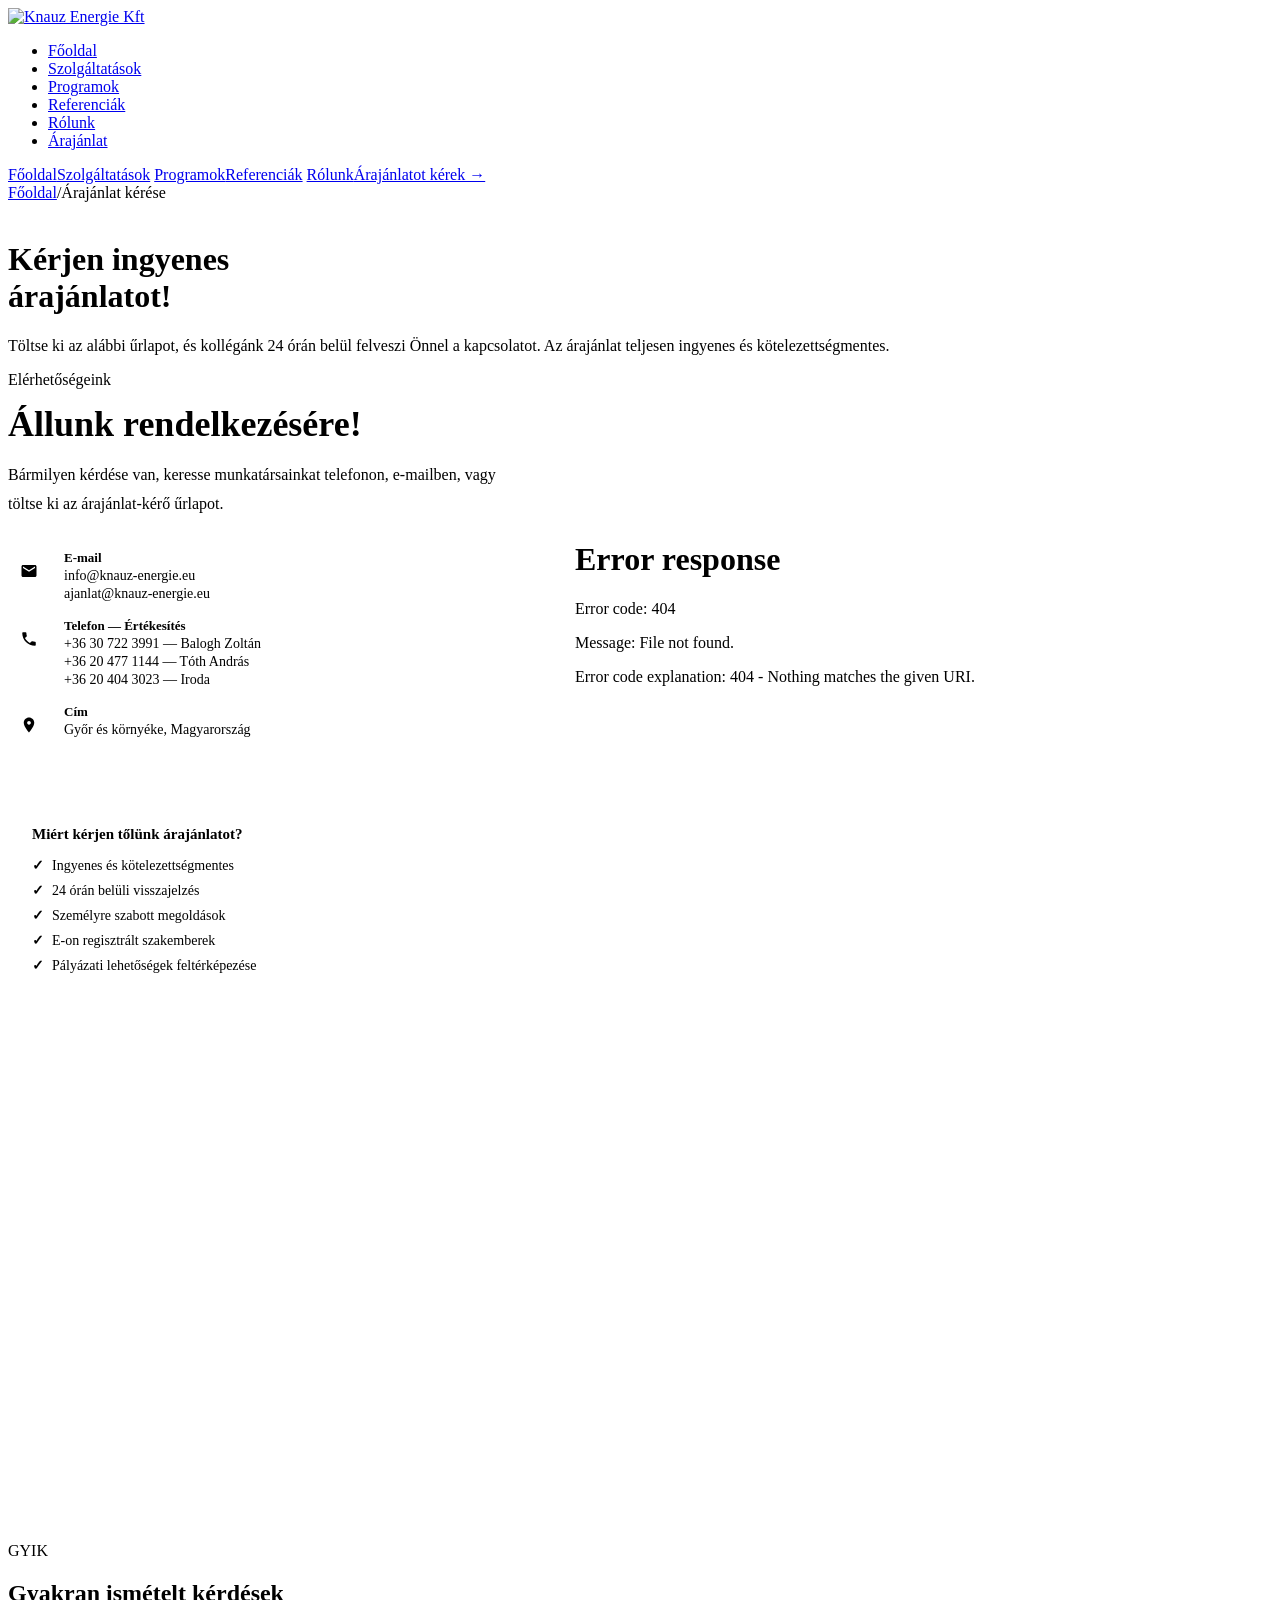
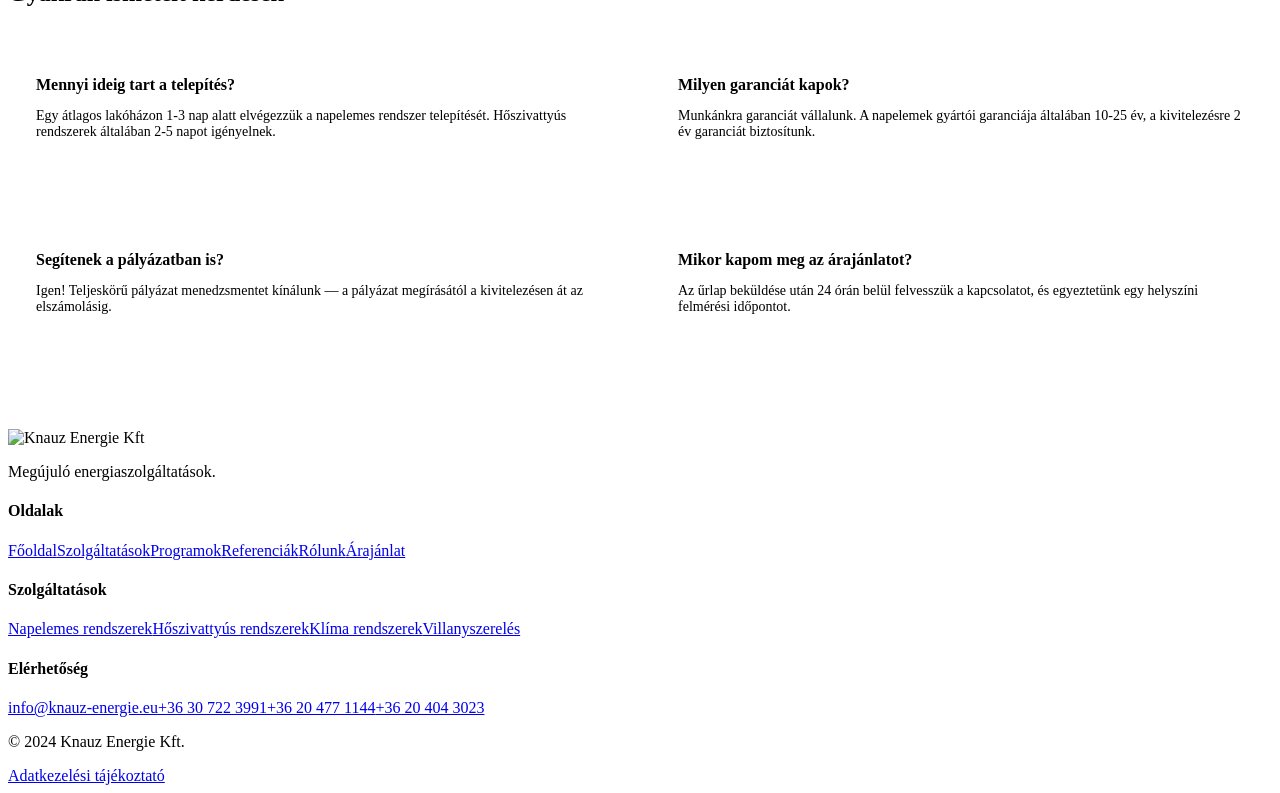
==== arajanlatot-kerek.html @ 7e8bbdf2 "Add files via upload" ====
<!DOCTYPE html>
<html lang="hu">
<head>
  <meta charset="UTF-8"><meta name="viewport" content="width=device-width, initial-scale=1">
  <title>Árajánlat kérése – Knauz Energie Kft</title>
  <link rel="icon" href="assets/images/logo.png">
  <link rel="stylesheet" href="assets/css/style.css">
  <style>
    .contact-layout { display: grid; grid-template-columns: 1fr 1.4fr; gap: 56px; align-items: start; }
    .contact-aside h2 { font-size: clamp(24px,3vw,36px); color: var(--navy); margin-bottom: 14px; }
    .contact-aside p { color: var(--gray-400); line-height: 1.8; margin-bottom: 32px; }
    .contact-info-list { display: flex; flex-direction: column; gap: 16px; margin-bottom: 36px; }
    .ci-item { display: flex; gap: 14px; align-items: flex-start; }
    .ci-icon { width: 42px; height: 42px; border-radius: var(--r-sm); background: var(--sky); display: flex; align-items: center; justify-content: center; flex-shrink: 0; }
    .ci-icon svg { width: 18px; height: 18px; fill: var(--blue); }
    .ci-item strong { display: block; font-size: 13px; color: var(--navy); font-weight: 600; }
    .ci-item a, .ci-item span { font-size: 14px; color: var(--gray-400); text-decoration: none; display: block; margin-top: 2px; transition: color 0.2s; }
    .ci-item a:hover { color: var(--blue); }
    .crm-box { background: var(--white); border-radius: var(--r-xl); box-shadow: var(--shadow-lg); overflow: hidden; border: 1px solid var(--gray-200); }
    .crm-box-header { background: linear-gradient(135deg, var(--navy), var(--blue)); padding: 28px 32px; }
    .crm-box-header h3 { color: white; font-size: 20px; }
    .crm-box-header p { color: rgba(255,255,255,0.6); font-size: 14px; margin-top: 4px; }
    .crm-box iframe { display: block; width: 100%; border: none; min-height: 950px; }
    .why-choose { background: var(--sky); border-radius: var(--r-lg); padding: 24px; margin-top: 28px; }
    .why-choose h4 { color: var(--navy); margin-bottom: 14px; font-size: 15px; }
    .wc-item { display: flex; gap: 8px; font-size: 14px; color: var(--gray-600); margin-bottom: 8px; align-items: center; }
    .wc-item::before { content: '✓'; color: var(--green); font-weight: 700; }
    @media(max-width:900px){ .contact-layout{grid-template-columns:1fr;} }
  </style>
</head>
<body>
<nav class="navbar" id="navbar">
  <a href="index.html" class="nav-logo"><img src="assets/images/logo.png" alt="Knauz Energie Kft"></a>
  <ul class="nav-links">
    <li><a href="index.html">Főoldal</a></li><li><a href="szolgaltatasok.html">Szolgáltatások</a></li>
    <li><a href="programok.html">Programok</a></li><li><a href="referencia.html">Referenciák</a></li>
    <li><a href="rolunk.html">Rólunk</a></li><li><a href="arajanlatot-kerek.html" class="nav-cta active">Árajánlat</a></li>
  </ul>
  <div class="hamburger" id="hamburger"><span></span><span></span><span></span></div>
</nav>
<div class="mobile-menu" id="mobileMenu">
  <a href="index.html">Főoldal</a><a href="szolgaltatasok.html">Szolgáltatások</a>
  <a href="programok.html">Programok</a><a href="referencia.html">Referenciák</a>
  <a href="rolunk.html">Rólunk</a><a href="arajanlatot-kerek.html" class="mob-cta active">Árajánlatot kérek →</a>
</div>

<div class="page-hero" style="background:linear-gradient(135deg,var(--green-deep),var(--green));">
  <div class="container">
    <div class="breadcrumb"><a href="index.html">Főoldal</a><span>/</span>Árajánlat kérése</div>
    <span class="label-tag" style="margin-top:16px;background:rgba(255,255,255,0.12);color:rgba(255,255,255,0.75);">Ingyenes</span>
    <h1>Kérjen ingyenes<br>árajánlatot!</h1>
    <p>Töltse ki az alábbi űrlapot, és kollégánk 24 órán belül felveszi Önnel a kapcsolatot. Az árajánlat teljesen ingyenes és kötelezettségmentes.</p>
  </div>
</div>

<section class="section">
  <div class="container">
    <div class="contact-layout">

      <div class="contact-aside reveal-left">
        <span class="label-tag">Elérhetőségeink</span>
        <h2 style="margin-top:14px;">Állunk rendelkezésére!</h2>
        <p>Bármilyen kérdése van, keresse munkatársainkat telefonon, e-mailben, vagy töltse ki az árajánlat-kérő űrlapot.</p>

        <div class="contact-info-list">
          <div class="ci-item">
            <div class="ci-icon"><svg viewBox="0 0 24 24"><path d="M20 4H4c-1.1 0-2 .9-2 2v12c0 1.1.9 2 2 2h16c1.1 0 2-.9 2-2V6c0-1.1-.9-2-2-2zm0 4l-8 5-8-5V6l8 5 8-5v2z"/></svg></div>
            <div>
              <strong>E-mail</strong>
              <a href="mailto:info@knauz-energie.hu">info@knauz-energie.eu</a>
              <a href="mailto:ajanlat@knauz-energie.hu">ajanlat@knauz-energie.eu</a>
            </div>
          </div>
          <div class="ci-item">
            <div class="ci-icon"><svg viewBox="0 0 24 24"><path d="M6.6 10.8c1.4 2.8 3.8 5.1 6.6 6.6l2.2-2.2c.3-.3.7-.4 1-.2 1.1.4 2.3.6 3.6.6.6 0 1 .4 1 1V20c0 .6-.4 1-1 1-9.4 0-17-7.6-17-17 0-.6.4-1 1-1h3.5c.6 0 1 .4 1 1 0 1.3.2 2.5.6 3.6.1.3 0 .7-.2 1L6.6 10.8z"/></svg></div>
            <div>
              <strong>Telefon — Értékesítés</strong>
              <a href="tel:+36307223991">+36 30 722 3991 — Balogh Zoltán</a>
              <a href="tel:+36204771144">+36 20 477 1144 — Tóth András</a>
              <a href="tel:+36204043023">+36 20 404 3023 — Iroda</a>
            </div>
          </div>
          <div class="ci-item">
            <div class="ci-icon"><svg viewBox="0 0 24 24"><path d="M12 2C8.13 2 5 5.13 5 9c0 5.25 7 13 7 13s7-7.75 7-13c0-3.87-3.13-7-7-7zm0 9.5c-1.38 0-2.5-1.12-2.5-2.5s1.12-2.5 2.5-2.5 2.5 1.12 2.5 2.5-1.12 2.5-2.5 2.5z"/></svg></div>
            <div>
              <strong>Cím</strong>
              <span>Győr és környéke, Magyarország</span>
            </div>
          </div>
        </div>

        <div class="why-choose">
          <h4>Miért kérjen tőlünk árajánlatot?</h4>
          <div class="wc-item">Ingyenes és kötelezettségmentes</div>
          <div class="wc-item">24 órán belüli visszajelzés</div>
          <div class="wc-item">Személyre szabott megoldások</div>
          <div class="wc-item">E-on regisztrált szakemberek</div>
          <div class="wc-item">Pályázati lehetőségek feltérképezése</div>
        </div>
      </div>

      <div class="crm-box reveal-right">
        <div class="crm-box-header">
          <h3>Árajánlat kérése</h3>
          <p>Kérjük, töltse ki az alábbi mezőket. Minden mező kitöltése segít pontosabb ajánlatot adni.</p>
        </div>
        <iframe src="forms/arajanlatform.html" id="miniCRMFrame" scrolling="no" title="Árajánlat kérése"></iframe>
      </div>

    </div>
  </div>
</section>

<!-- GYIK -->
<section class="section" style="background:var(--cream);padding:72px 0;">
  <div class="container">
    <div class="section-header reveal"><span class="label-tag">GYIK</span><h2>Gyakran ismételt kérdések</h2></div>
    <div style="display:grid;grid-template-columns:1fr 1fr;gap:20px;" class="reveal">
      <div style="background:white;border-radius:var(--r-lg);padding:28px;border:1px solid var(--gray-200);">
        <h4 style="color:var(--navy);margin-bottom:10px;">Mennyi ideig tart a telepítés?</h4>
        <p style="font-size:14px;color:var(--gray-400);">Egy átlagos lakóházon 1-3 nap alatt elvégezzük a napelemes rendszer telepítését. Hőszivattyús rendszerek általában 2-5 napot igényelnek.</p>
      </div>
      <div style="background:white;border-radius:var(--r-lg);padding:28px;border:1px solid var(--gray-200);">
        <h4 style="color:var(--navy);margin-bottom:10px;">Milyen garanciát kapok?</h4>
        <p style="font-size:14px;color:var(--gray-400);">Munkánkra garanciát vállalunk. A napelemek gyártói garanciája általában 10-25 év, a kivitelezésre 2 év garanciát biztosítunk.</p>
      </div>
      <div style="background:white;border-radius:var(--r-lg);padding:28px;border:1px solid var(--gray-200);">
        <h4 style="color:var(--navy);margin-bottom:10px;">Segítenek a pályázatban is?</h4>
        <p style="font-size:14px;color:var(--gray-400);">Igen! Teljeskörű pályázat menedzsmentet kínálunk — a pályázat megírásától a kivitelezésen át az elszámolásig.</p>
      </div>
      <div style="background:white;border-radius:var(--r-lg);padding:28px;border:1px solid var(--gray-200);">
        <h4 style="color:var(--navy);margin-bottom:10px;">Mikor kapom meg az árajánlatot?</h4>
        <p style="font-size:14px;color:var(--gray-400);">Az űrlap beküldése után 24 órán belül felvesszük a kapcsolatot, és egyeztetünk egy helyszíni felmérési időpontot.</p>
      </div>
    </div>
  </div>
</section>

<footer class="footer"><div class="container">
  <div class="footer-grid">
    <div class="footer-brand"><img src="assets/images/logo.png" alt="Knauz Energie Kft"><p>Megújuló energiaszolgáltatások.</p></div>
    <div class="footer-col"><h4>Oldalak</h4><a href="index.html">Főoldal</a><a href="szolgaltatasok.html">Szolgáltatások</a><a href="programok.html">Programok</a><a href="referencia.html">Referenciák</a><a href="rolunk.html">Rólunk</a><a href="arajanlatot-kerek.html">Árajánlat</a></div>
    <div class="footer-col"><h4>Szolgáltatások</h4><a href="szolgaltatasok.html#napelem">Napelemes rendszerek</a><a href="szolgaltatasok.html#hoszivattyu">Hőszivattyús rendszerek</a><a href="szolgaltatasok.html#klima">Klíma rendszerek</a><a href="szolgaltatasok.html#villany">Villanyszerelés</a></div>
    <div class="footer-col"><h4>Elérhetőség</h4><a href="mailto:info@knauz-energie.hu">info@knauz-energie.eu</a><a href="tel:+36307223991">+36 30 722 3991</a><a href="tel:+36204771144">+36 20 477 1144</a><a href="tel:+36204043023">+36 20 404 3023</a></div>
  </div>
  <div class="footer-bottom"><p>© 2024 Knauz Energie Kft.</p><a href="https://www.knauz-energie.hu/adatkezelesi-tajekoztato/">Adatkezelési tájékoztató</a></div>
</div></footer>
<script src="assets/js/main.js"></script>
</body></html>
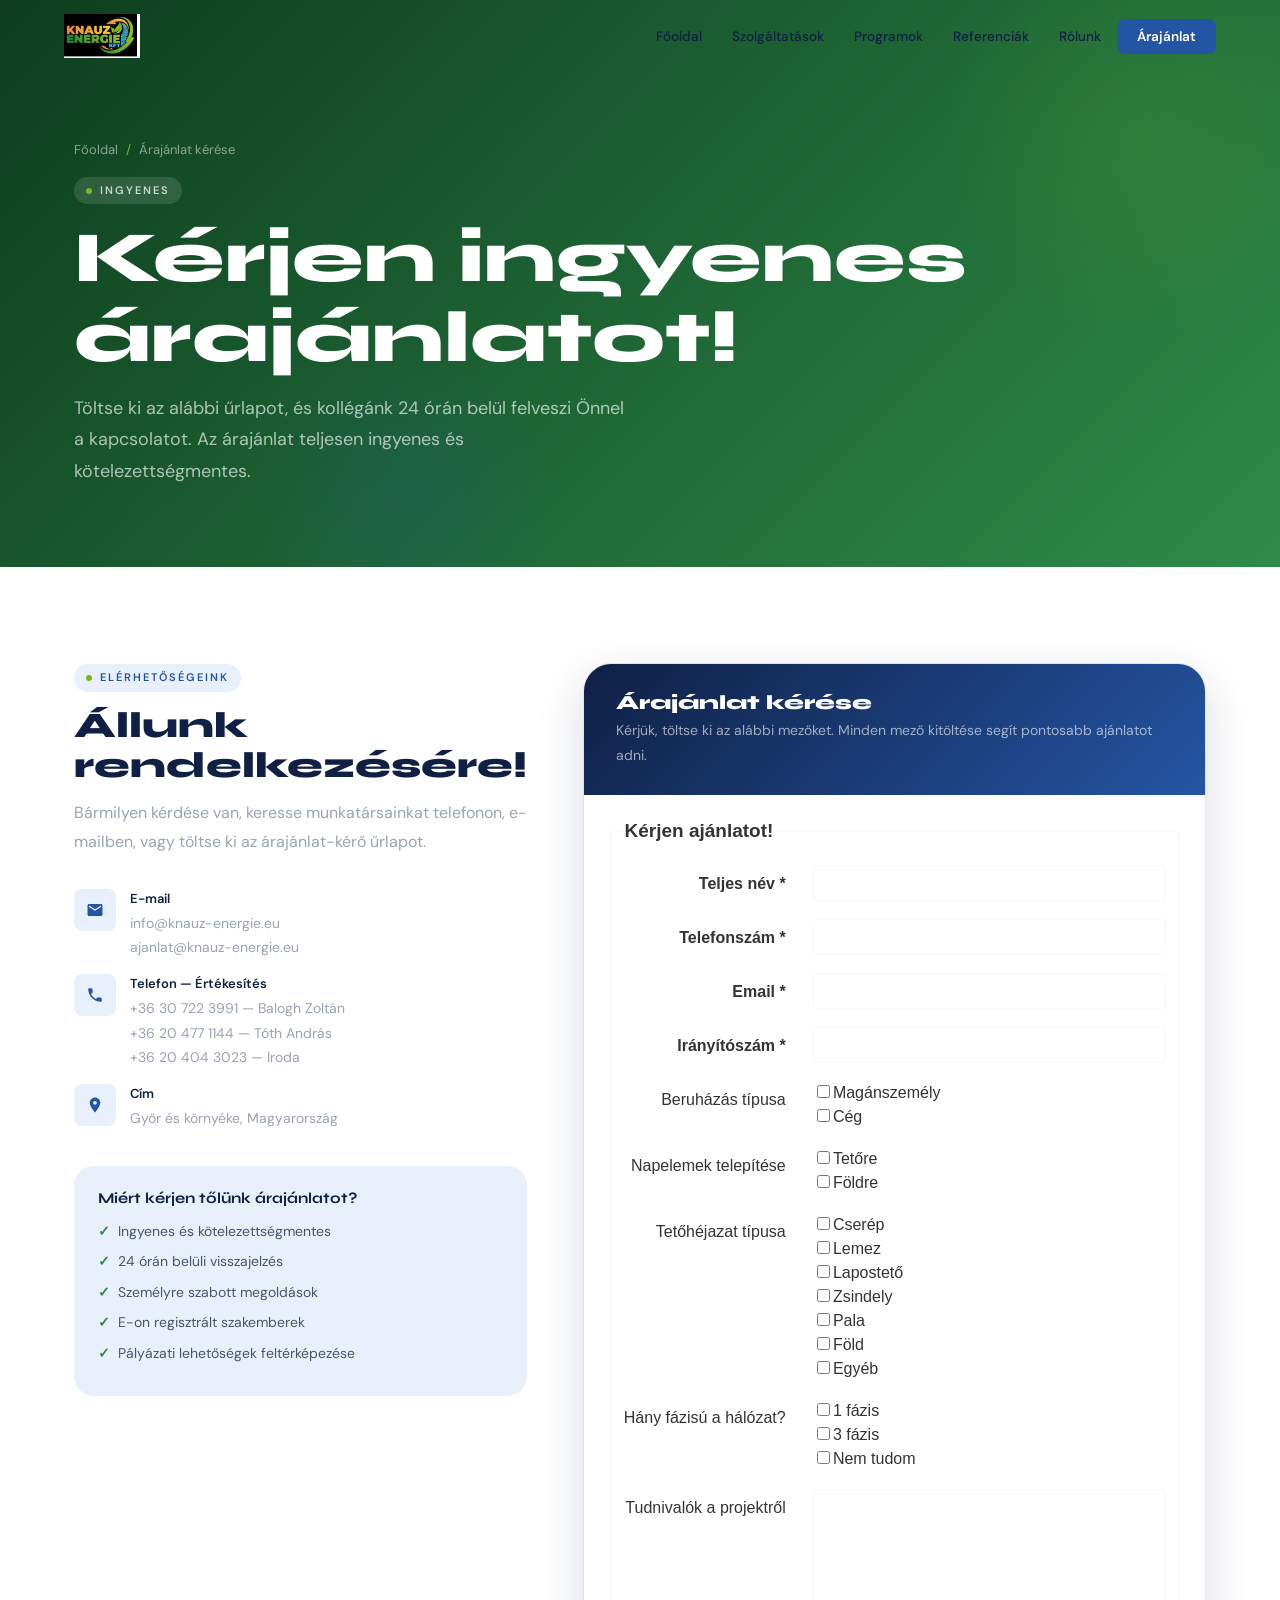
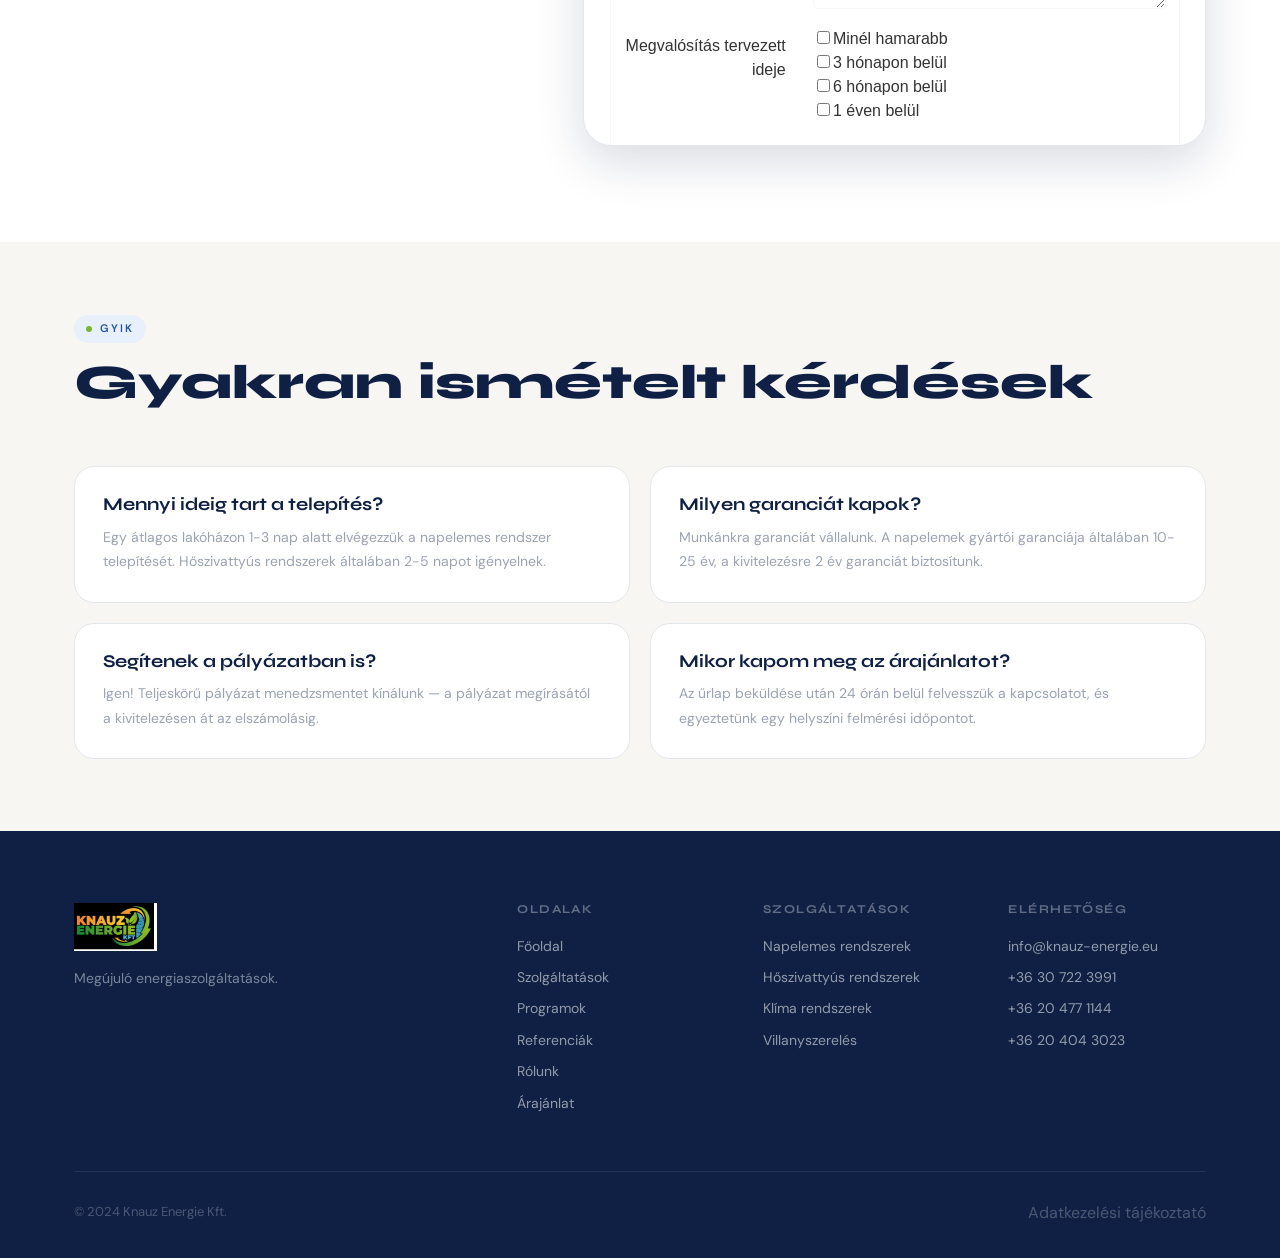
==== commit 2ebffddd: "Add files via upload" ====
--- a/arajanlatot-kerek.html
+++ b/arajanlatot-kerek.html
@@ -3,8 +3,8 @@
 <head>
   <meta charset="UTF-8"><meta name="viewport" content="width=device-width, initial-scale=1">
   <title>Árajánlat kérése – Knauz Energie Kft</title>
-  <link rel="icon" href="assets/images/logo.png">
-  <link rel="stylesheet" href="assets/css/style.css">
+  <link rel="icon" href="logo.png">
+  <link rel="stylesheet" href="style.css">
   <style>
     .contact-layout { display: grid; grid-template-columns: 1fr 1.4fr; gap: 56px; align-items: start; }
     .contact-aside h2 { font-size: clamp(24px,3vw,36px); color: var(--navy); margin-bottom: 14px; }
@@ -30,7 +30,7 @@
 </head>
 <body>
 <nav class="navbar" id="navbar">
-  <a href="index.html" class="nav-logo"><img src="assets/images/logo.png" alt="Knauz Energie Kft"></a>
+  <a href="index.html" class="nav-logo"><img src="logo.png" alt="Knauz Energie Kft"></a>
   <ul class="nav-links">
     <li><a href="index.html">Főoldal</a></li><li><a href="szolgaltatasok.html">Szolgáltatások</a></li>
     <li><a href="programok.html">Programok</a></li><li><a href="referencia.html">Referenciák</a></li>
@@ -104,7 +104,7 @@
           <h3>Árajánlat kérése</h3>
           <p>Kérjük, töltse ki az alábbi mezőket. Minden mező kitöltése segít pontosabb ajánlatot adni.</p>
         </div>
-        <iframe src="forms/arajanlatform.html" id="miniCRMFrame" scrolling="no" title="Árajánlat kérése"></iframe>
+        <iframe src="arajanlatform.html" id="miniCRMFrame" scrolling="no" title="Árajánlat kérése"></iframe>
       </div>
 
     </div>
@@ -138,12 +138,12 @@
 
 <footer class="footer"><div class="container">
   <div class="footer-grid">
-    <div class="footer-brand"><img src="assets/images/logo.png" alt="Knauz Energie Kft"><p>Megújuló energiaszolgáltatások.</p></div>
+    <div class="footer-brand"><img src="logo.png" alt="Knauz Energie Kft"><p>Megújuló energiaszolgáltatások.</p></div>
     <div class="footer-col"><h4>Oldalak</h4><a href="index.html">Főoldal</a><a href="szolgaltatasok.html">Szolgáltatások</a><a href="programok.html">Programok</a><a href="referencia.html">Referenciák</a><a href="rolunk.html">Rólunk</a><a href="arajanlatot-kerek.html">Árajánlat</a></div>
     <div class="footer-col"><h4>Szolgáltatások</h4><a href="szolgaltatasok.html#napelem">Napelemes rendszerek</a><a href="szolgaltatasok.html#hoszivattyu">Hőszivattyús rendszerek</a><a href="szolgaltatasok.html#klima">Klíma rendszerek</a><a href="szolgaltatasok.html#villany">Villanyszerelés</a></div>
     <div class="footer-col"><h4>Elérhetőség</h4><a href="mailto:info@knauz-energie.hu">info@knauz-energie.eu</a><a href="tel:+36307223991">+36 30 722 3991</a><a href="tel:+36204771144">+36 20 477 1144</a><a href="tel:+36204043023">+36 20 404 3023</a></div>
   </div>
   <div class="footer-bottom"><p>© 2024 Knauz Energie Kft.</p><a href="https://www.knauz-energie.hu/adatkezelesi-tajekoztato/">Adatkezelési tájékoztató</a></div>
 </div></footer>
-<script src="assets/js/main.js"></script>
+<script src="main.js"></script>
 </body></html>
--- a/style.css
+++ b/style.css
@@ -0,0 +1,280 @@
+/* ═══════════════════════════════════════════
+   KNAUZ ENERGIE KFT — Global Stylesheet
+   Paletta: Fehér + Mélykék + Zöld
+   ═══════════════════════════════════════════ */
+
+@import url('https://fonts.googleapis.com/css2?family=Syne:wght@400;600;700;800&family=DM+Sans:ital,opsz,wght@0,9..40,300;0,9..40,400;0,9..40,500;0,9..40,600;1,9..40,300&display=swap');
+
+:root {
+  /* Kék skála */
+  --navy:        #0f2044;
+  --navy-mid:    #1a3560;
+  --blue:        #2455a4;
+  --blue-light:  #3b72c8;
+  --sky:         #e8f0fc;
+
+  /* Zöld skála */
+  --green-deep:  #0d3d1e;
+  --green:       #2e8b49;
+  --green-lime:  #7bb52d;
+  --green-pale:  #edf7e8;
+
+  /* Semleges */
+  --white:       #ffffff;
+  --cream:       #f7f6f2;
+  --gray-100:    #f1f3f7;
+  --gray-200:    #e2e6ed;
+  --gray-400:    #9aa3b2;
+  --gray-600:    #4a5568;
+  --dark:        #0a0e1a;
+
+  /* Akcentek */
+  --gold:        #f0b429;
+  --coral:       #e05c3a;
+
+  /* Tipográfia */
+  --font-head:   'Syne', sans-serif;
+  --font-body:   'DM Sans', sans-serif;
+
+  /* Árnyékok */
+  --shadow-sm:   0 2px 8px rgba(15,32,68,0.08);
+  --shadow-md:   0 6px 24px rgba(15,32,68,0.12);
+  --shadow-lg:   0 16px 48px rgba(15,32,68,0.16);
+
+  /* Radius */
+  --r-sm:  8px;
+  --r-md:  14px;
+  --r-lg:  20px;
+  --r-xl:  28px;
+}
+
+/* ─── RESET ─── */
+*, *::before, *::after { box-sizing: border-box; margin: 0; padding: 0; }
+html { scroll-behavior: smooth; font-size: 16px; }
+body { font-family: var(--font-body); background: var(--white); color: var(--gray-600); overflow-x: hidden; line-height: 1.6; }
+img { max-width: 100%; display: block; }
+a { color: inherit; text-decoration: none; }
+ul { list-style: none; }
+
+/* ─── TYPOGRAPHY ─── */
+h1,h2,h3,h4,h5 { font-family: var(--font-head); color: var(--navy); line-height: 1.1; font-weight: 800; }
+h1 { font-size: clamp(36px, 6vw, 72px); }
+h2 { font-size: clamp(28px, 4vw, 48px); }
+h3 { font-size: clamp(20px, 2.5vw, 26px); }
+h4 { font-size: 18px; font-weight: 700; }
+p  { line-height: 1.75; }
+
+.label-tag {
+  display: inline-flex; align-items: center; gap: 8px;
+  font-size: 11px; font-weight: 600; letter-spacing: 0.18em;
+  text-transform: uppercase; color: var(--blue);
+  background: var(--sky); padding: 5px 12px; border-radius: 30px;
+}
+.label-tag::before {
+  content: ''; width: 6px; height: 6px;
+  background: var(--green-lime); border-radius: 50%; flex-shrink: 0;
+}
+
+/* ─── LAYOUT ─── */
+.container { max-width: 1260px; margin: 0 auto; padding: 0 5vw; }
+.section { padding: 96px 0; }
+.section-sm { padding: 64px 0; }
+.section-header { margin-bottom: 56px; }
+.section-header h2 { margin-top: 14px; }
+.section-header p { font-size: 17px; color: var(--gray-400); max-width: 560px; margin-top: 14px; }
+
+/* ─── NAVBAR ─── */
+.navbar {
+  position: fixed; top: 0; left: 0; right: 0; z-index: 1000;
+  height: 72px; padding: 0 5vw;
+  display: flex; align-items: center; justify-content: space-between;
+  transition: background 0.35s, box-shadow 0.35s;
+}
+.navbar.scrolled {
+  background: rgba(255,255,255,0.97);
+  box-shadow: 0 1px 0 var(--gray-200);
+  backdrop-filter: blur(10px);
+}
+.navbar.dark-nav { background: transparent; }
+.navbar.dark-nav.scrolled { background: rgba(10,14,26,0.96); }
+
+.nav-logo { display: flex; align-items: center; gap: 10px; }
+.nav-logo img { height: 44px; width: auto; }
+
+.nav-links { display: flex; align-items: center; gap: 2px; }
+.nav-links a {
+  font-size: 13.5px; font-weight: 500;
+  padding: 7px 14px; border-radius: var(--r-sm);
+  transition: background 0.2s, color 0.2s;
+  color: var(--navy);
+  white-space: nowrap;
+}
+.nav-links a:hover { background: var(--sky); color: var(--blue); }
+.nav-links a.active { background: var(--sky); color: var(--blue); font-weight: 600; }
+
+/* Dark nav styles */
+.dark-nav .nav-links a { color: rgba(255,255,255,0.8); }
+.dark-nav .nav-links a:hover { background: rgba(255,255,255,0.1); color: white; }
+.dark-nav .nav-links a.active { background: rgba(255,255,255,0.12); color: white; }
+.dark-nav.scrolled .nav-links a { color: var(--navy); }
+.dark-nav.scrolled .nav-links a:hover { background: var(--sky); color: var(--blue); }
+.dark-nav.scrolled .nav-links a.active { background: var(--sky); color: var(--blue); }
+
+.nav-cta {
+  background: var(--blue) !important; color: white !important;
+  font-weight: 600 !important; border-radius: var(--r-sm) !important;
+  padding: 9px 20px !important;
+  transition: background 0.2s, transform 0.2s !important;
+}
+.nav-cta:hover { background: var(--blue-light) !important; transform: translateY(-1px); }
+.dark-nav .nav-cta { background: var(--green-lime) !important; color: var(--dark) !important; }
+.dark-nav.scrolled .nav-cta { background: var(--blue) !important; color: white !important; }
+
+.hamburger { display: none; flex-direction: column; gap: 5px; cursor: pointer; padding: 8px; }
+.hamburger span { display: block; width: 22px; height: 2px; background: var(--navy); border-radius: 2px; transition: all 0.3s; }
+.dark-nav .hamburger span { background: white; }
+.dark-nav.scrolled .hamburger span { background: var(--navy); }
+
+.mobile-menu {
+  display: none; position: fixed; inset: 0; z-index: 999;
+  background: var(--white); padding: 90px 5vw 40px;
+  flex-direction: column; overflow-y: auto;
+}
+.mobile-menu.open { display: flex; }
+.mobile-menu a {
+  font-family: var(--font-head); font-size: 24px; font-weight: 700;
+  color: var(--navy); padding: 14px 0;
+  border-bottom: 1px solid var(--gray-200); transition: color 0.2s;
+}
+.mobile-menu a:hover { color: var(--blue); }
+.mobile-menu a.active { color: var(--blue); }
+.mobile-menu .mob-cta {
+  margin-top: 20px; background: var(--blue); color: white !important;
+  text-align: center; border-radius: var(--r-md); padding: 16px !important;
+  border-bottom: none !important;
+}
+
+/* ─── BUTTONS ─── */
+.btn {
+  display: inline-flex; align-items: center; gap: 8px;
+  font-family: var(--font-head); font-weight: 700; font-size: 14px;
+  padding: 13px 26px; border-radius: var(--r-sm);
+  transition: transform 0.2s, box-shadow 0.2s, background 0.2s;
+  cursor: pointer; border: none; text-transform: uppercase; letter-spacing: 0.04em;
+}
+.btn:hover { transform: translateY(-2px); }
+.btn-blue { background: var(--blue); color: white; }
+.btn-blue:hover { background: var(--blue-light); box-shadow: 0 8px 24px rgba(36,85,164,0.3); }
+.btn-green { background: var(--green-lime); color: var(--dark); }
+.btn-green:hover { background: #8fd435; box-shadow: 0 8px 24px rgba(123,181,45,0.3); }
+.btn-navy { background: var(--navy); color: white; }
+.btn-navy:hover { background: var(--navy-mid); box-shadow: 0 8px 24px rgba(15,32,68,0.3); }
+.btn-outline-blue { background: transparent; color: var(--blue); border: 2px solid var(--blue); }
+.btn-outline-blue:hover { background: var(--blue); color: white; }
+.btn-outline-white { background: transparent; color: white; border: 2px solid rgba(255,255,255,0.4); }
+.btn-outline-white:hover { background: rgba(255,255,255,0.1); border-color: white; }
+.btn-lg { padding: 16px 34px; font-size: 15px; }
+.btn-sm { padding: 9px 18px; font-size: 12px; }
+
+/* ─── CARDS ─── */
+.card {
+  background: var(--white); border-radius: var(--r-lg);
+  box-shadow: var(--shadow-sm); overflow: hidden;
+  transition: transform 0.3s, box-shadow 0.3s;
+  border: 1px solid var(--gray-200);
+}
+.card:hover { transform: translateY(-6px); box-shadow: var(--shadow-lg); }
+
+/* ─── PAGE HERO (inner pages) ─── */
+.page-hero {
+  background: linear-gradient(135deg, var(--navy) 0%, var(--navy-mid) 50%, var(--blue) 100%);
+  padding: 140px 0 80px;
+  position: relative; overflow: hidden;
+}
+.page-hero::before {
+  content: '';
+  position: absolute; top: -60px; right: -60px;
+  width: 400px; height: 400px;
+  background: radial-gradient(circle, rgba(123,181,45,0.15), transparent 70%);
+  border-radius: 50%;
+}
+.page-hero::after {
+  content: '';
+  position: absolute; bottom: -80px; left: 20%;
+  width: 300px; height: 300px;
+  background: radial-gradient(circle, rgba(36,85,164,0.2), transparent 70%);
+  border-radius: 50%;
+}
+.page-hero .container { position: relative; z-index: 1; }
+.page-hero h1 { color: white; margin-top: 14px; }
+.page-hero p { color: rgba(255,255,255,0.65); font-size: 18px; max-width: 560px; margin-top: 16px; }
+.breadcrumb { display: flex; gap: 8px; align-items: center; font-size: 13px; color: rgba(255,255,255,0.5); }
+.breadcrumb a { color: rgba(255,255,255,0.5); transition: color 0.2s; }
+.breadcrumb a:hover { color: white; }
+.breadcrumb span { color: var(--green-lime); }
+
+/* ─── BADGE ─── */
+.badge {
+  display: inline-block; font-size: 11px; font-weight: 700;
+  letter-spacing: 0.08em; text-transform: uppercase;
+  padding: 4px 10px; border-radius: 4px;
+}
+.badge-blue { background: var(--sky); color: var(--blue); }
+.badge-green { background: var(--green-pale); color: var(--green-deep); }
+.badge-gold { background: rgba(240,180,41,0.12); color: #a07000; }
+.badge-navy { background: var(--navy); color: white; }
+
+/* ─── DIVIDER ─── */
+.divider { height: 1px; background: var(--gray-200); margin: 0; }
+
+/* ─── FOOTER ─── */
+.footer { background: var(--navy); color: rgba(255,255,255,0.6); padding: 72px 0 32px; }
+.footer-grid {
+  display: grid; grid-template-columns: 2fr 1fr 1fr 1fr;
+  gap: 48px; padding-bottom: 48px;
+  border-bottom: 1px solid rgba(255,255,255,0.08);
+  margin-bottom: 28px;
+}
+.footer-brand img { height: 48px; width: auto; margin-bottom: 16px; }
+.footer-brand p { font-size: 14px; line-height: 1.7; max-width: 260px; color: rgba(255,255,255,0.45); }
+.footer-col h4 {
+  font-family: var(--font-head); font-size: 12px; font-weight: 700;
+  color: rgba(255,255,255,0.35); text-transform: uppercase;
+  letter-spacing: 0.12em; margin-bottom: 18px;
+}
+.footer-col a {
+  display: block; font-size: 14px; color: rgba(255,255,255,0.55);
+  margin-bottom: 9px; transition: color 0.2s;
+}
+.footer-col a:hover { color: var(--green-lime); }
+.footer-bottom {
+  display: flex; justify-content: space-between; align-items: center;
+  flex-wrap: wrap; gap: 10px;
+}
+.footer-bottom p { font-size: 13px; color: rgba(255,255,255,0.25); }
+.footer-bottom a { color: rgba(255,255,255,0.25); transition: color 0.2s; }
+.footer-bottom a:hover { color: var(--green-lime); }
+
+/* ─── SCROLL REVEAL ─── */
+.reveal { opacity: 0; transform: translateY(28px); transition: opacity 0.75s cubic-bezier(0.25,0.46,0.45,0.94), transform 0.75s cubic-bezier(0.25,0.46,0.45,0.94); }
+.reveal.visible { opacity: 1; transform: translateY(0); }
+.reveal-delay-1 { transition-delay: 0.1s; }
+.reveal-delay-2 { transition-delay: 0.2s; }
+.reveal-delay-3 { transition-delay: 0.3s; }
+.reveal-delay-4 { transition-delay: 0.4s; }
+.reveal-left { opacity: 0; transform: translateX(-28px); transition: opacity 0.75s ease, transform 0.75s ease; }
+.reveal-left.visible { opacity: 1; transform: translateX(0); }
+.reveal-right { opacity: 0; transform: translateX(28px); transition: opacity 0.75s ease, transform 0.75s ease; }
+.reveal-right.visible { opacity: 1; transform: translateX(0); }
+
+/* ─── RESPONSIVE ─── */
+@media (max-width: 1024px) {
+  .footer-grid { grid-template-columns: 1fr 1fr; }
+}
+@media (max-width: 768px) {
+  .nav-links { display: none; }
+  .hamburger { display: flex; }
+  .section { padding: 64px 0; }
+  .footer-grid { grid-template-columns: 1fr; gap: 28px; }
+  .footer-bottom { flex-direction: column; text-align: center; }
+}
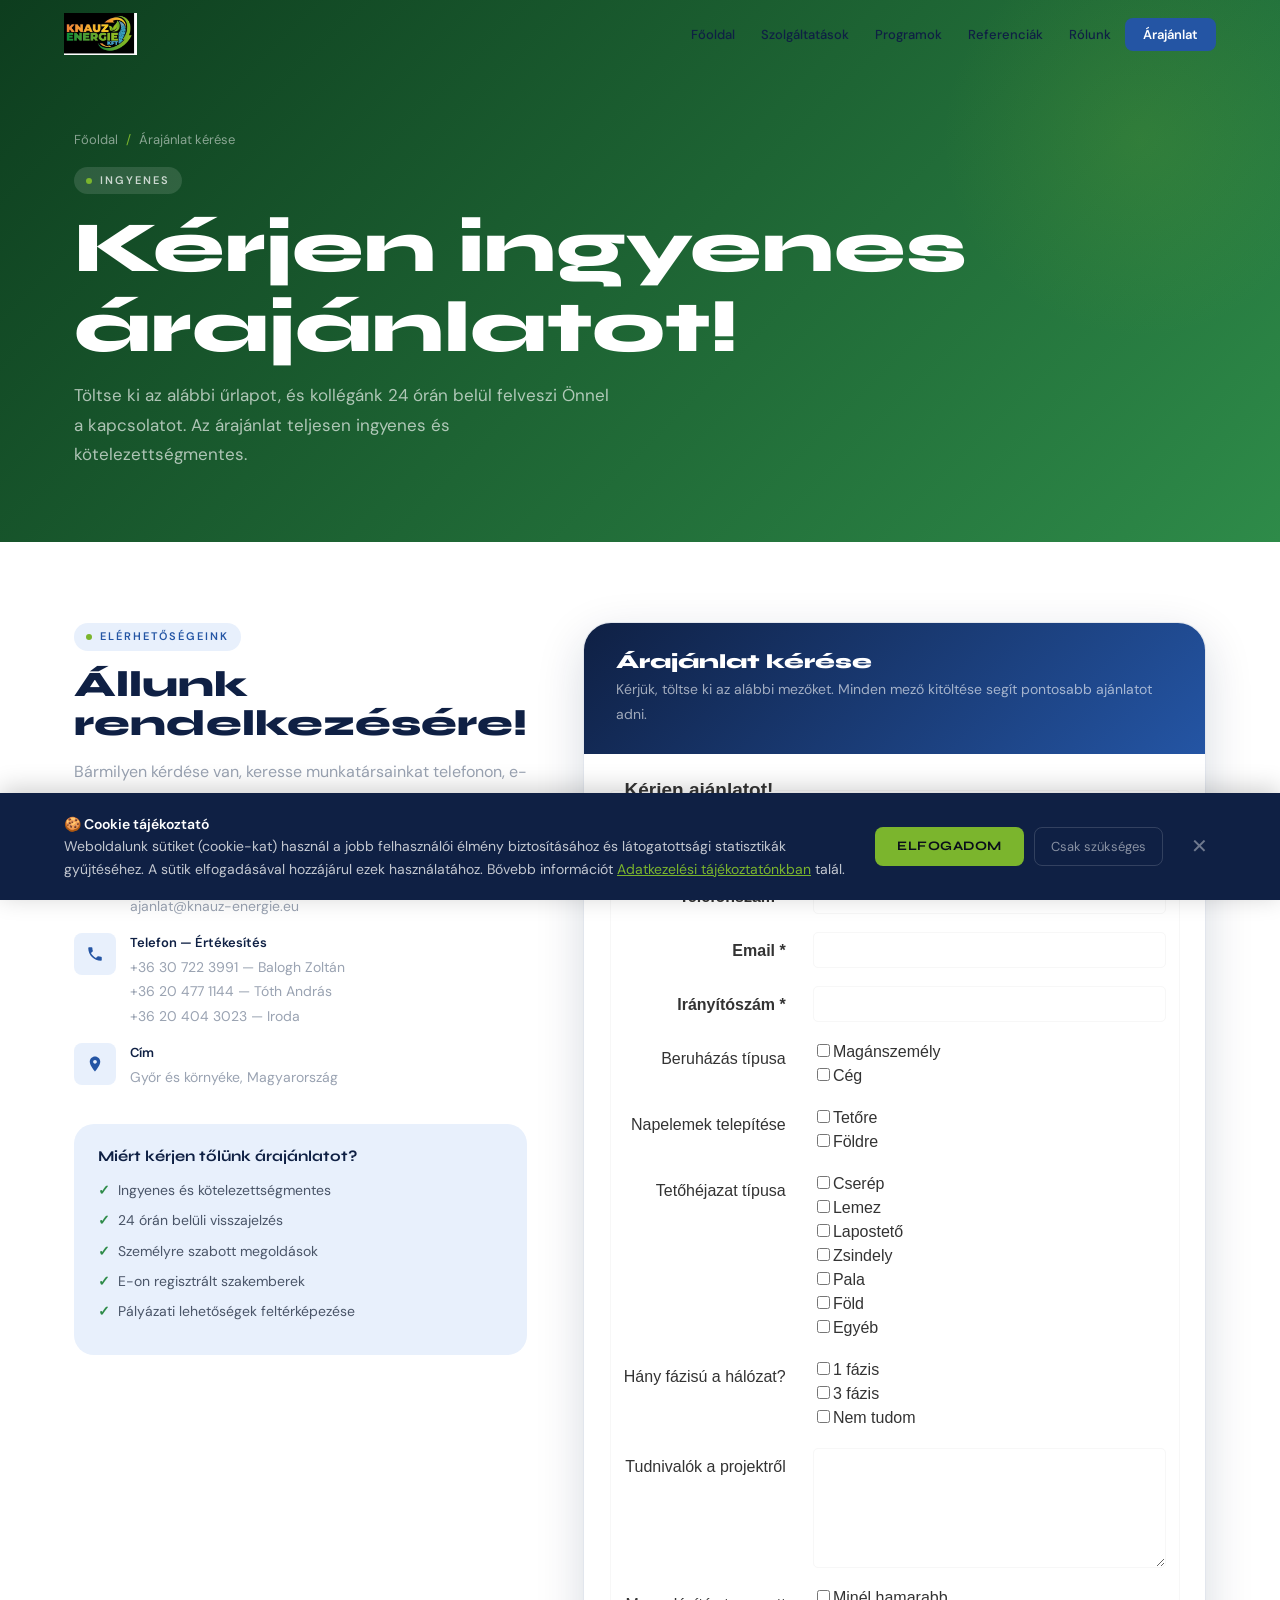
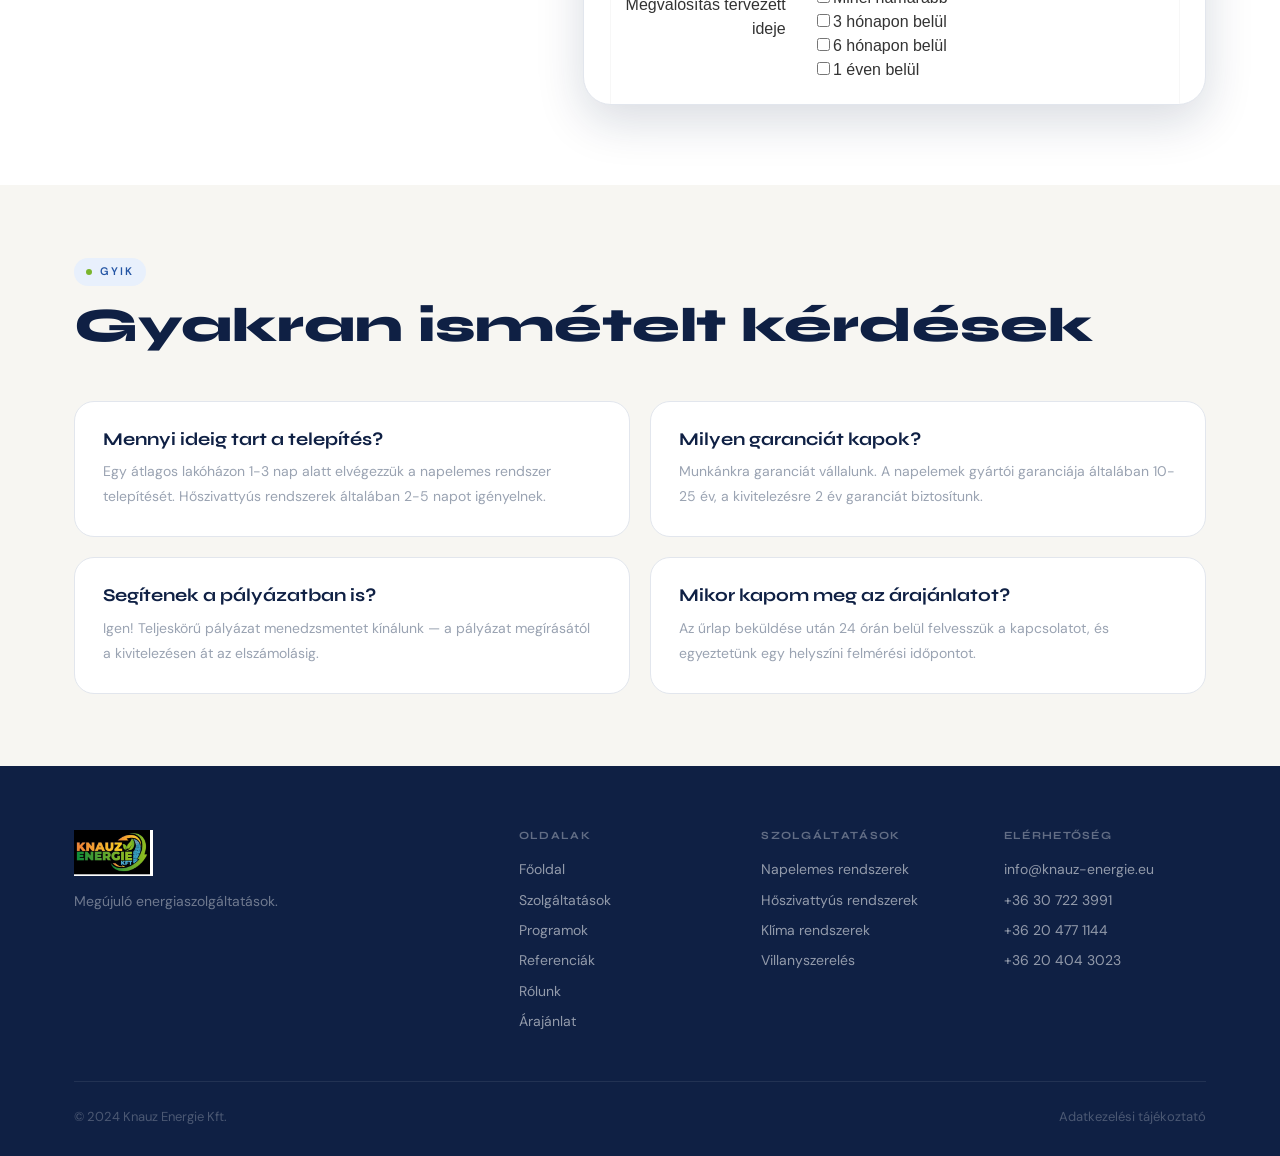
==== commit 7c3ea9f2: "Add files via upload" ====
--- a/arajanlatot-kerek.html
+++ b/arajanlatot-kerek.html
@@ -26,6 +26,13 @@
     .wc-item { display: flex; gap: 8px; font-size: 14px; color: var(--gray-600); margin-bottom: 8px; align-items: center; }
     .wc-item::before { content: '✓'; color: var(--green); font-weight: 700; }
     @media(max-width:900px){ .contact-layout{grid-template-columns:1fr;} }
+  
+    @media (max-width: 900px) { .contact-layout { grid-template-columns: 1fr; } }
+    @media (max-width: 600px) {
+      div[style*="grid-template-columns: 1fr 1fr"] { display: block !important; }
+      div[style*="grid-template-columns: 1fr 1fr"] > div { margin-bottom: 16px; }
+    }
+
   </style>
 </head>
 <body>
@@ -146,4 +153,17 @@
   <div class="footer-bottom"><p>© 2024 Knauz Energie Kft.</p><a href="https://www.knauz-energie.hu/adatkezelesi-tajekoztato/">Adatkezelési tájékoztató</a></div>
 </div></footer>
 <script src="main.js"></script>
+
+<!-- ─── COOKIE BANNER ─── -->
+<div class="cookie-banner" id="cookieBanner" role="dialog" aria-label="Cookie tájékoztató">
+  <div class="cookie-text">
+    <p><strong>🍪 Cookie tájékoztató</strong><br>
+    Weboldalunk sütiket (cookie-kat) használ a jobb felhasználói élmény biztosításához és látogatottsági statisztikák gyűjtéséhez. A sütik elfogadásával hozzájárul ezek használatához. Bővebb információt <a href="https://www.knauz-energie.hu/adatkezelesi-tajekoztato/" target="_blank">Adatkezelési tájékoztatónkban</a> talál.</p>
+  </div>
+  <div class="cookie-btns">
+    <button class="cookie-accept" id="cookieAccept">Elfogadom</button>
+    <button class="cookie-decline" id="cookieDecline">Csak szükséges</button>
+  </div>
+  <button class="cookie-close" id="cookieClose" aria-label="Bezár">✕</button>
+</div>
 </body></html>
--- a/style.css
+++ b/style.css
@@ -1,25 +1,20 @@
 /* ═══════════════════════════════════════════
    KNAUZ ENERGIE KFT — Global Stylesheet
-   Paletta: Fehér + Mélykék + Zöld
+   Auditált és javított verzió
    ═══════════════════════════════════════════ */
 
-@import url('https://fonts.googleapis.com/css2?family=Syne:wght@400;600;700;800&family=DM+Sans:ital,opsz,wght@0,9..40,300;0,9..40,400;0,9..40,500;0,9..40,600;1,9..40,300&display=swap');
+@import url('https://fonts.googleapis.com/css2?family=Syne:wght@400;600;700;800&family=DM+Sans:opsz,wght@9..40,300;9..40,400;9..40,500;9..40,600&display=swap');
 
 :root {
-  /* Kék skála */
   --navy:        #0f2044;
   --navy-mid:    #1a3560;
   --blue:        #2455a4;
   --blue-light:  #3b72c8;
   --sky:         #e8f0fc;
-
-  /* Zöld skála */
   --green-deep:  #0d3d1e;
   --green:       #2e8b49;
   --green-lime:  #7bb52d;
   --green-pale:  #edf7e8;
-
-  /* Semleges */
   --white:       #ffffff;
   --cream:       #f7f6f2;
   --gray-100:    #f1f3f7;
@@ -27,21 +22,13 @@
   --gray-400:    #9aa3b2;
   --gray-600:    #4a5568;
   --dark:        #0a0e1a;
-
-  /* Akcentek */
   --gold:        #f0b429;
   --coral:       #e05c3a;
-
-  /* Tipográfia */
   --font-head:   'Syne', sans-serif;
   --font-body:   'DM Sans', sans-serif;
-
-  /* Árnyékok */
   --shadow-sm:   0 2px 8px rgba(15,32,68,0.08);
   --shadow-md:   0 6px 24px rgba(15,32,68,0.12);
   --shadow-lg:   0 16px 48px rgba(15,32,68,0.16);
-
-  /* Radius */
   --r-sm:  8px;
   --r-md:  14px;
   --r-lg:  20px;
@@ -50,17 +37,18 @@
 
 /* ─── RESET ─── */
 *, *::before, *::after { box-sizing: border-box; margin: 0; padding: 0; }
-html { scroll-behavior: smooth; font-size: 16px; }
+html { scroll-behavior: smooth; font-size: 16px; -webkit-text-size-adjust: 100%; }
 body { font-family: var(--font-body); background: var(--white); color: var(--gray-600); overflow-x: hidden; line-height: 1.6; }
-img { max-width: 100%; display: block; }
+img { max-width: 100%; display: block; height: auto; }
 a { color: inherit; text-decoration: none; }
 ul { list-style: none; }
+button { cursor: pointer; border: none; background: none; font-family: inherit; }
 
 /* ─── TYPOGRAPHY ─── */
 h1,h2,h3,h4,h5 { font-family: var(--font-head); color: var(--navy); line-height: 1.1; font-weight: 800; }
-h1 { font-size: clamp(36px, 6vw, 72px); }
-h2 { font-size: clamp(28px, 4vw, 48px); }
-h3 { font-size: clamp(20px, 2.5vw, 26px); }
+h1 { font-size: clamp(32px, 6vw, 72px); }
+h2 { font-size: clamp(26px, 4vw, 48px); }
+h3 { font-size: clamp(18px, 2.5vw, 26px); }
 h4 { font-size: 18px; font-weight: 700; }
 p  { line-height: 1.75; }
 
@@ -76,17 +64,17 @@
 }
 
 /* ─── LAYOUT ─── */
-.container { max-width: 1260px; margin: 0 auto; padding: 0 5vw; }
-.section { padding: 96px 0; }
-.section-sm { padding: 64px 0; }
-.section-header { margin-bottom: 56px; }
+.container { max-width: 1260px; margin: 0 auto; padding: 0 5vw; width: 100%; }
+.section { padding: 80px 0; }
+.section-sm { padding: 56px 0; }
+.section-header { margin-bottom: 48px; }
 .section-header h2 { margin-top: 14px; }
-.section-header p { font-size: 17px; color: var(--gray-400); max-width: 560px; margin-top: 14px; }
+.section-header p { font-size: 16px; color: var(--gray-400); max-width: 560px; margin-top: 12px; line-height: 1.7; }
 
 /* ─── NAVBAR ─── */
 .navbar {
   position: fixed; top: 0; left: 0; right: 0; z-index: 1000;
-  height: 72px; padding: 0 5vw;
+  height: 68px; padding: 0 5vw;
   display: flex; align-items: center; justify-content: space-between;
   transition: background 0.35s, box-shadow 0.35s;
 }
@@ -94,28 +82,27 @@
   background: rgba(255,255,255,0.97);
   box-shadow: 0 1px 0 var(--gray-200);
   backdrop-filter: blur(10px);
+  -webkit-backdrop-filter: blur(10px);
 }
 .navbar.dark-nav { background: transparent; }
 .navbar.dark-nav.scrolled { background: rgba(10,14,26,0.96); }
 
-.nav-logo { display: flex; align-items: center; gap: 10px; }
-.nav-logo img { height: 44px; width: auto; }
-
-.nav-links { display: flex; align-items: center; gap: 2px; }
+.nav-logo { display: flex; align-items: center; gap: 10px; flex-shrink: 0; }
+.nav-logo img { height: 42px; width: auto; }
+
+.nav-links { display: flex; align-items: center; gap: 2px; flex-wrap: nowrap; }
 .nav-links a {
-  font-size: 13.5px; font-weight: 500;
-  padding: 7px 14px; border-radius: var(--r-sm);
+  font-size: 13px; font-weight: 500;
+  padding: 7px 12px; border-radius: var(--r-sm);
   transition: background 0.2s, color 0.2s;
-  color: var(--navy);
-  white-space: nowrap;
+  color: var(--navy); white-space: nowrap;
 }
 .nav-links a:hover { background: var(--sky); color: var(--blue); }
 .nav-links a.active { background: var(--sky); color: var(--blue); font-weight: 600; }
 
-/* Dark nav styles */
-.dark-nav .nav-links a { color: rgba(255,255,255,0.8); }
-.dark-nav .nav-links a:hover { background: rgba(255,255,255,0.1); color: white; }
-.dark-nav .nav-links a.active { background: rgba(255,255,255,0.12); color: white; }
+.dark-nav .nav-links a { color: rgba(255,255,255,0.85); }
+.dark-nav .nav-links a:hover { background: rgba(255,255,255,0.12); color: white; }
+.dark-nav .nav-links a.active { background: rgba(255,255,255,0.14); color: white; }
 .dark-nav.scrolled .nav-links a { color: var(--navy); }
 .dark-nav.scrolled .nav-links a:hover { background: var(--sky); color: var(--blue); }
 .dark-nav.scrolled .nav-links a.active { background: var(--sky); color: var(--blue); }
@@ -123,46 +110,65 @@
 .nav-cta {
   background: var(--blue) !important; color: white !important;
   font-weight: 600 !important; border-radius: var(--r-sm) !important;
-  padding: 9px 20px !important;
-  transition: background 0.2s, transform 0.2s !important;
-}
-.nav-cta:hover { background: var(--blue-light) !important; transform: translateY(-1px); }
+  padding: 8px 18px !important;
+}
+.nav-cta:hover { background: var(--blue-light) !important; }
 .dark-nav .nav-cta { background: var(--green-lime) !important; color: var(--dark) !important; }
 .dark-nav.scrolled .nav-cta { background: var(--blue) !important; color: white !important; }
 
-.hamburger { display: none; flex-direction: column; gap: 5px; cursor: pointer; padding: 8px; }
-.hamburger span { display: block; width: 22px; height: 2px; background: var(--navy); border-radius: 2px; transition: all 0.3s; }
+/* ─── HAMBURGER ─── */
+.hamburger {
+  display: none; flex-direction: column;
+  gap: 5px; cursor: pointer; padding: 8px;
+  background: none; border: none; z-index: 1001;
+}
+.hamburger span {
+  display: block; width: 24px; height: 2px;
+  background: var(--navy); border-radius: 2px;
+  transition: transform 0.3s, opacity 0.3s;
+}
 .dark-nav .hamburger span { background: white; }
 .dark-nav.scrolled .hamburger span { background: var(--navy); }
-
+.hamburger.open span:nth-child(1) { transform: translateY(7px) rotate(45deg); }
+.hamburger.open span:nth-child(2) { opacity: 0; }
+.hamburger.open span:nth-child(3) { transform: translateY(-7px) rotate(-45deg); }
+
+/* ─── MOBILE MENU ─── */
 .mobile-menu {
   display: none; position: fixed; inset: 0; z-index: 999;
-  background: var(--white); padding: 90px 5vw 40px;
+  background: var(--white); padding: 90px 6vw 40px;
   flex-direction: column; overflow-y: auto;
-}
-.mobile-menu.open { display: flex; }
+  opacity: 0; transform: translateX(100%);
+  transition: opacity 0.3s, transform 0.3s;
+}
+.mobile-menu.open {
+  display: flex; opacity: 1; transform: translateX(0);
+}
 .mobile-menu a {
-  font-family: var(--font-head); font-size: 24px; font-weight: 700;
+  font-family: var(--font-head); font-size: 22px; font-weight: 700;
   color: var(--navy); padding: 14px 0;
   border-bottom: 1px solid var(--gray-200); transition: color 0.2s;
 }
-.mobile-menu a:hover { color: var(--blue); }
-.mobile-menu a.active { color: var(--blue); }
+.mobile-menu a:hover, .mobile-menu a.active { color: var(--blue); }
 .mobile-menu .mob-cta {
-  margin-top: 20px; background: var(--blue); color: white !important;
-  text-align: center; border-radius: var(--r-md); padding: 16px !important;
-  border-bottom: none !important;
-}
+  margin-top: 24px; background: var(--blue); color: white !important;
+  text-align: center; border-radius: var(--r-md);
+  padding: 16px 20px !important; border-bottom: none !important;
+  font-size: 16px !important;
+}
+.mobile-menu .mob-cta:hover { background: var(--blue-light) !important; }
 
 /* ─── BUTTONS ─── */
 .btn {
   display: inline-flex; align-items: center; gap: 8px;
   font-family: var(--font-head); font-weight: 700; font-size: 14px;
-  padding: 13px 26px; border-radius: var(--r-sm);
+  padding: 13px 24px; border-radius: var(--r-sm);
   transition: transform 0.2s, box-shadow 0.2s, background 0.2s;
-  cursor: pointer; border: none; text-transform: uppercase; letter-spacing: 0.04em;
+  cursor: pointer; border: none; text-transform: uppercase;
+  letter-spacing: 0.04em; line-height: 1; white-space: nowrap;
 }
 .btn:hover { transform: translateY(-2px); }
+.btn:active { transform: translateY(0); }
 .btn-blue { background: var(--blue); color: white; }
 .btn-blue:hover { background: var(--blue-light); box-shadow: 0 8px 24px rgba(36,85,164,0.3); }
 .btn-green { background: var(--green-lime); color: var(--dark); }
@@ -173,8 +179,8 @@
 .btn-outline-blue:hover { background: var(--blue); color: white; }
 .btn-outline-white { background: transparent; color: white; border: 2px solid rgba(255,255,255,0.4); }
 .btn-outline-white:hover { background: rgba(255,255,255,0.1); border-color: white; }
-.btn-lg { padding: 16px 34px; font-size: 15px; }
-.btn-sm { padding: 9px 18px; font-size: 12px; }
+.btn-lg { padding: 15px 30px; font-size: 15px; }
+.btn-sm { padding: 8px 16px; font-size: 12px; }
 
 /* ─── CARDS ─── */
 .card {
@@ -183,32 +189,27 @@
   transition: transform 0.3s, box-shadow 0.3s;
   border: 1px solid var(--gray-200);
 }
-.card:hover { transform: translateY(-6px); box-shadow: var(--shadow-lg); }
-
-/* ─── PAGE HERO (inner pages) ─── */
+.card:hover { transform: translateY(-5px); box-shadow: var(--shadow-lg); }
+
+/* ─── PAGE HERO ─── */
 .page-hero {
   background: linear-gradient(135deg, var(--navy) 0%, var(--navy-mid) 50%, var(--blue) 100%);
-  padding: 140px 0 80px;
+  padding: 130px 0 72px;
   position: relative; overflow: hidden;
 }
 .page-hero::before {
-  content: '';
-  position: absolute; top: -60px; right: -60px;
+  content: ''; position: absolute; top: -60px; right: -60px;
   width: 400px; height: 400px;
   background: radial-gradient(circle, rgba(123,181,45,0.15), transparent 70%);
-  border-radius: 50%;
-}
-.page-hero::after {
-  content: '';
-  position: absolute; bottom: -80px; left: 20%;
-  width: 300px; height: 300px;
-  background: radial-gradient(circle, rgba(36,85,164,0.2), transparent 70%);
-  border-radius: 50%;
+  border-radius: 50%; pointer-events: none;
 }
 .page-hero .container { position: relative; z-index: 1; }
 .page-hero h1 { color: white; margin-top: 14px; }
-.page-hero p { color: rgba(255,255,255,0.65); font-size: 18px; max-width: 560px; margin-top: 16px; }
-.breadcrumb { display: flex; gap: 8px; align-items: center; font-size: 13px; color: rgba(255,255,255,0.5); }
+.page-hero p { color: rgba(255,255,255,0.65); font-size: 17px; max-width: 540px; margin-top: 14px; }
+.breadcrumb {
+  display: flex; gap: 8px; align-items: center;
+  font-size: 13px; color: rgba(255,255,255,0.5); flex-wrap: wrap;
+}
 .breadcrumb a { color: rgba(255,255,255,0.5); transition: color 0.2s; }
 .breadcrumb a:hover { color: white; }
 .breadcrumb span { color: var(--green-lime); }
@@ -224,27 +225,24 @@
 .badge-gold { background: rgba(240,180,41,0.12); color: #a07000; }
 .badge-navy { background: var(--navy); color: white; }
 
-/* ─── DIVIDER ─── */
-.divider { height: 1px; background: var(--gray-200); margin: 0; }
-
 /* ─── FOOTER ─── */
-.footer { background: var(--navy); color: rgba(255,255,255,0.6); padding: 72px 0 32px; }
+.footer { background: var(--navy); color: rgba(255,255,255,0.6); padding: 64px 0 28px; }
 .footer-grid {
   display: grid; grid-template-columns: 2fr 1fr 1fr 1fr;
-  gap: 48px; padding-bottom: 48px;
+  gap: 40px; padding-bottom: 40px;
   border-bottom: 1px solid rgba(255,255,255,0.08);
-  margin-bottom: 28px;
-}
-.footer-brand img { height: 48px; width: auto; margin-bottom: 16px; }
-.footer-brand p { font-size: 14px; line-height: 1.7; max-width: 260px; color: rgba(255,255,255,0.45); }
+  margin-bottom: 24px;
+}
+.footer-brand img { height: 46px; width: auto; margin-bottom: 14px; }
+.footer-brand p { font-size: 14px; line-height: 1.7; max-width: 240px; color: rgba(255,255,255,0.4); }
 .footer-col h4 {
-  font-family: var(--font-head); font-size: 12px; font-weight: 700;
+  font-family: var(--font-head); font-size: 11px; font-weight: 700;
   color: rgba(255,255,255,0.35); text-transform: uppercase;
-  letter-spacing: 0.12em; margin-bottom: 18px;
+  letter-spacing: 0.12em; margin-bottom: 16px;
 }
 .footer-col a {
   display: block; font-size: 14px; color: rgba(255,255,255,0.55);
-  margin-bottom: 9px; transition: color 0.2s;
+  margin-bottom: 8px; transition: color 0.2s;
 }
 .footer-col a:hover { color: var(--green-lime); }
 .footer-bottom {
@@ -252,29 +250,78 @@
   flex-wrap: wrap; gap: 10px;
 }
 .footer-bottom p { font-size: 13px; color: rgba(255,255,255,0.25); }
-.footer-bottom a { color: rgba(255,255,255,0.25); transition: color 0.2s; }
+.footer-bottom a { font-size: 13px; color: rgba(255,255,255,0.25); transition: color 0.2s; }
 .footer-bottom a:hover { color: var(--green-lime); }
 
 /* ─── SCROLL REVEAL ─── */
-.reveal { opacity: 0; transform: translateY(28px); transition: opacity 0.75s cubic-bezier(0.25,0.46,0.45,0.94), transform 0.75s cubic-bezier(0.25,0.46,0.45,0.94); }
+.reveal { opacity: 0; transform: translateY(24px); transition: opacity 0.7s ease, transform 0.7s ease; }
 .reveal.visible { opacity: 1; transform: translateY(0); }
 .reveal-delay-1 { transition-delay: 0.1s; }
 .reveal-delay-2 { transition-delay: 0.2s; }
 .reveal-delay-3 { transition-delay: 0.3s; }
 .reveal-delay-4 { transition-delay: 0.4s; }
-.reveal-left { opacity: 0; transform: translateX(-28px); transition: opacity 0.75s ease, transform 0.75s ease; }
+.reveal-left { opacity: 0; transform: translateX(-24px); transition: opacity 0.7s ease, transform 0.7s ease; }
 .reveal-left.visible { opacity: 1; transform: translateX(0); }
-.reveal-right { opacity: 0; transform: translateX(28px); transition: opacity 0.75s ease, transform 0.75s ease; }
+.reveal-right { opacity: 0; transform: translateX(24px); transition: opacity 0.7s ease, transform 0.7s ease; }
 .reveal-right.visible { opacity: 1; transform: translateX(0); }
 
+/* ─── COOKIE BANNER ─── */
+.cookie-banner {
+  position: fixed; bottom: 0; left: 0; right: 0; z-index: 9000;
+  background: var(--navy); color: rgba(255,255,255,0.85);
+  padding: 20px 5vw; display: flex;
+  align-items: center; justify-content: space-between;
+  gap: 20px; flex-wrap: wrap;
+  box-shadow: 0 -4px 24px rgba(0,0,0,0.2);
+  transform: translateY(100%);
+  transition: transform 0.4s cubic-bezier(0.25,0.46,0.45,0.94);
+}
+.cookie-banner.show { transform: translateY(0); }
+.cookie-text { flex: 1; min-width: 240px; }
+.cookie-text p { font-size: 14px; line-height: 1.6; color: rgba(255,255,255,0.75); }
+.cookie-text a { color: var(--green-lime); text-decoration: underline; }
+.cookie-text strong { color: white; font-weight: 600; }
+.cookie-btns { display: flex; gap: 10px; flex-wrap: wrap; flex-shrink: 0; }
+.cookie-accept {
+  background: var(--green-lime); color: var(--dark);
+  font-family: var(--font-head); font-weight: 700; font-size: 13px;
+  padding: 10px 22px; border-radius: var(--r-sm); cursor: pointer;
+  border: none; transition: background 0.2s; white-space: nowrap;
+  text-transform: uppercase; letter-spacing: 0.04em;
+}
+.cookie-accept:hover { background: #8fd435; }
+.cookie-decline {
+  background: transparent; color: rgba(255,255,255,0.5);
+  font-family: var(--font-body); font-size: 13px;
+  padding: 10px 16px; border-radius: var(--r-sm); cursor: pointer;
+  border: 1px solid rgba(255,255,255,0.15); transition: all 0.2s; white-space: nowrap;
+}
+.cookie-decline:hover { color: white; border-color: rgba(255,255,255,0.4); }
+.cookie-close {
+  background: none; border: none; color: rgba(255,255,255,0.4);
+  font-size: 20px; cursor: pointer; padding: 4px 8px;
+  transition: color 0.2s; flex-shrink: 0;
+}
+.cookie-close:hover { color: white; }
+
 /* ─── RESPONSIVE ─── */
-@media (max-width: 1024px) {
-  .footer-grid { grid-template-columns: 1fr 1fr; }
-}
+@media (max-width: 1100px) {
+  .footer-grid { grid-template-columns: 1fr 1fr; gap: 28px; }
+}
+
 @media (max-width: 768px) {
   .nav-links { display: none; }
   .hamburger { display: flex; }
-  .section { padding: 64px 0; }
-  .footer-grid { grid-template-columns: 1fr; gap: 28px; }
+  .section { padding: 60px 0; }
+  .page-hero { padding: 110px 0 56px; }
+  .footer-grid { grid-template-columns: 1fr 1fr; gap: 24px; }
+  .btn-lg { padding: 13px 22px; font-size: 14px; }
+}
+
+@media (max-width: 480px) {
+  .footer-grid { grid-template-columns: 1fr; gap: 20px; }
   .footer-bottom { flex-direction: column; text-align: center; }
-}
+  .cookie-banner { flex-direction: column; align-items: flex-start; }
+  .cookie-btns { width: 100%; }
+  .cookie-accept, .cookie-decline { flex: 1; text-align: center; }
+}
